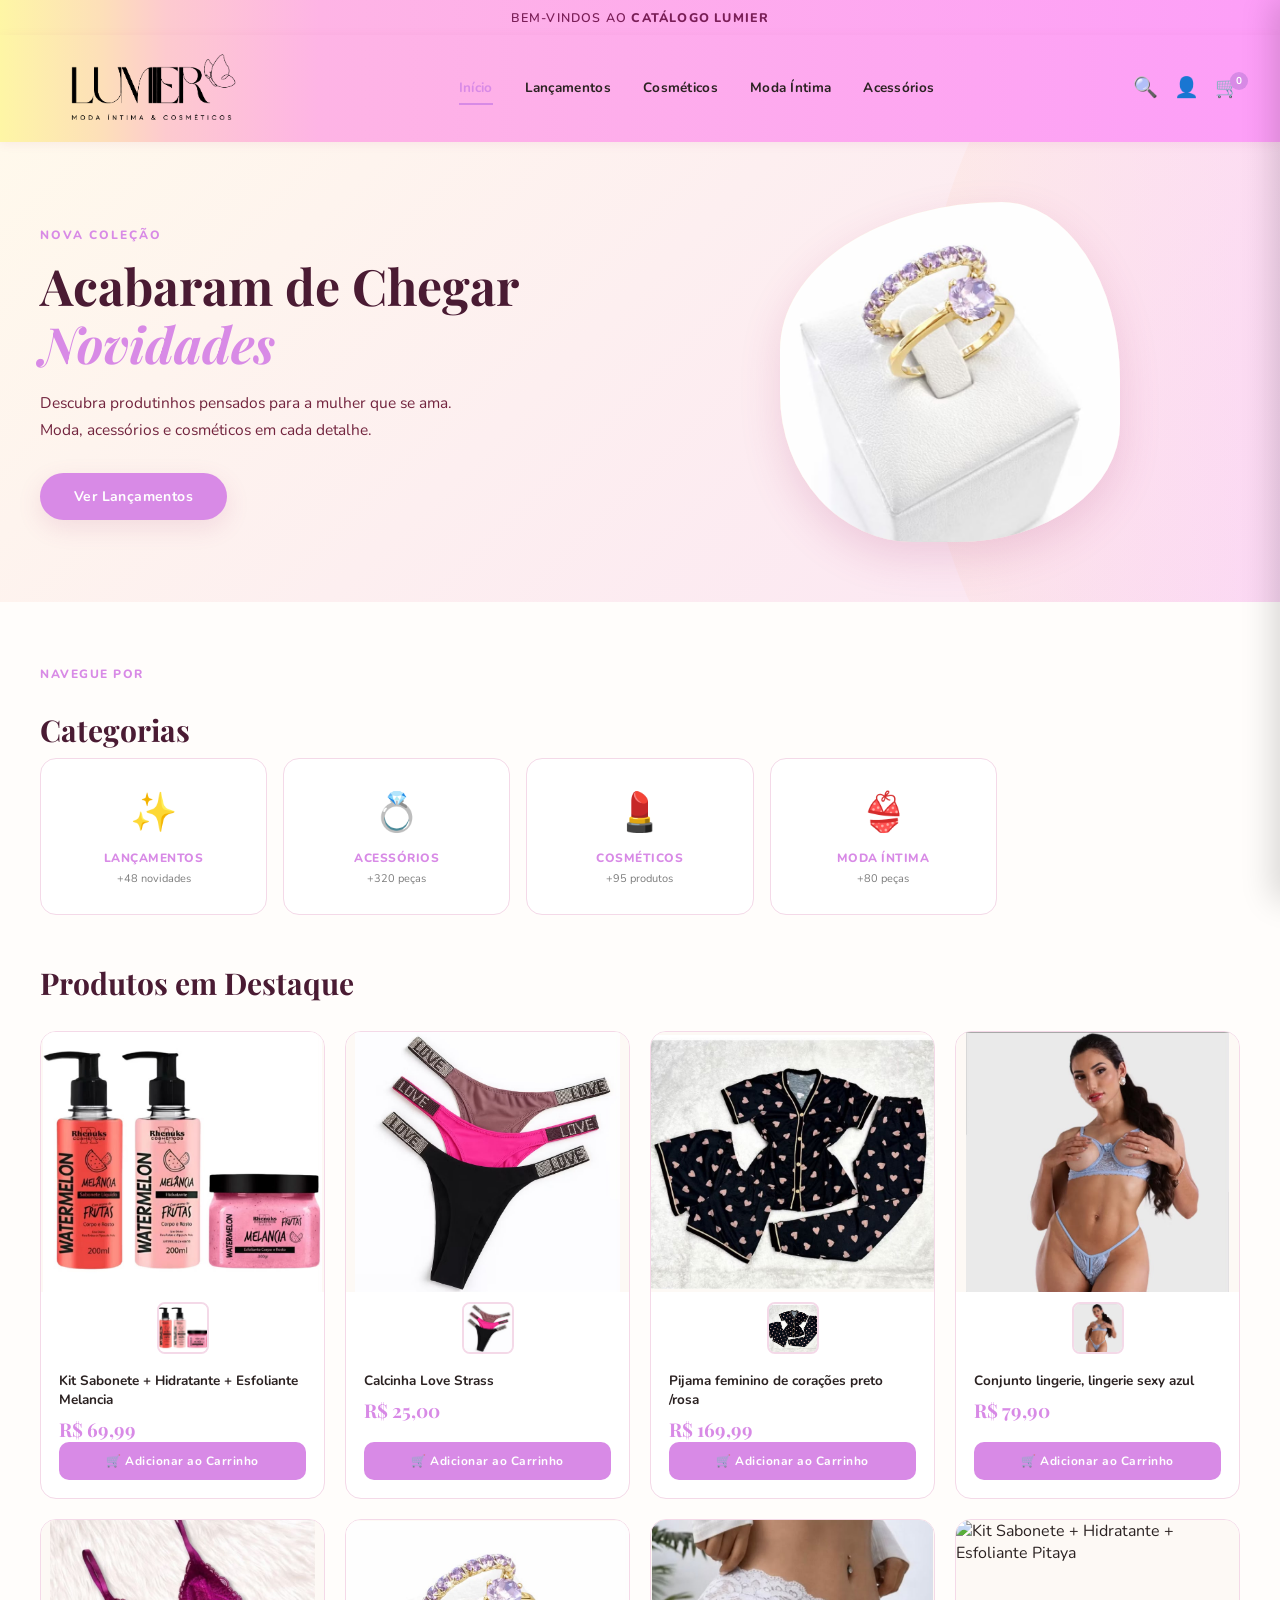
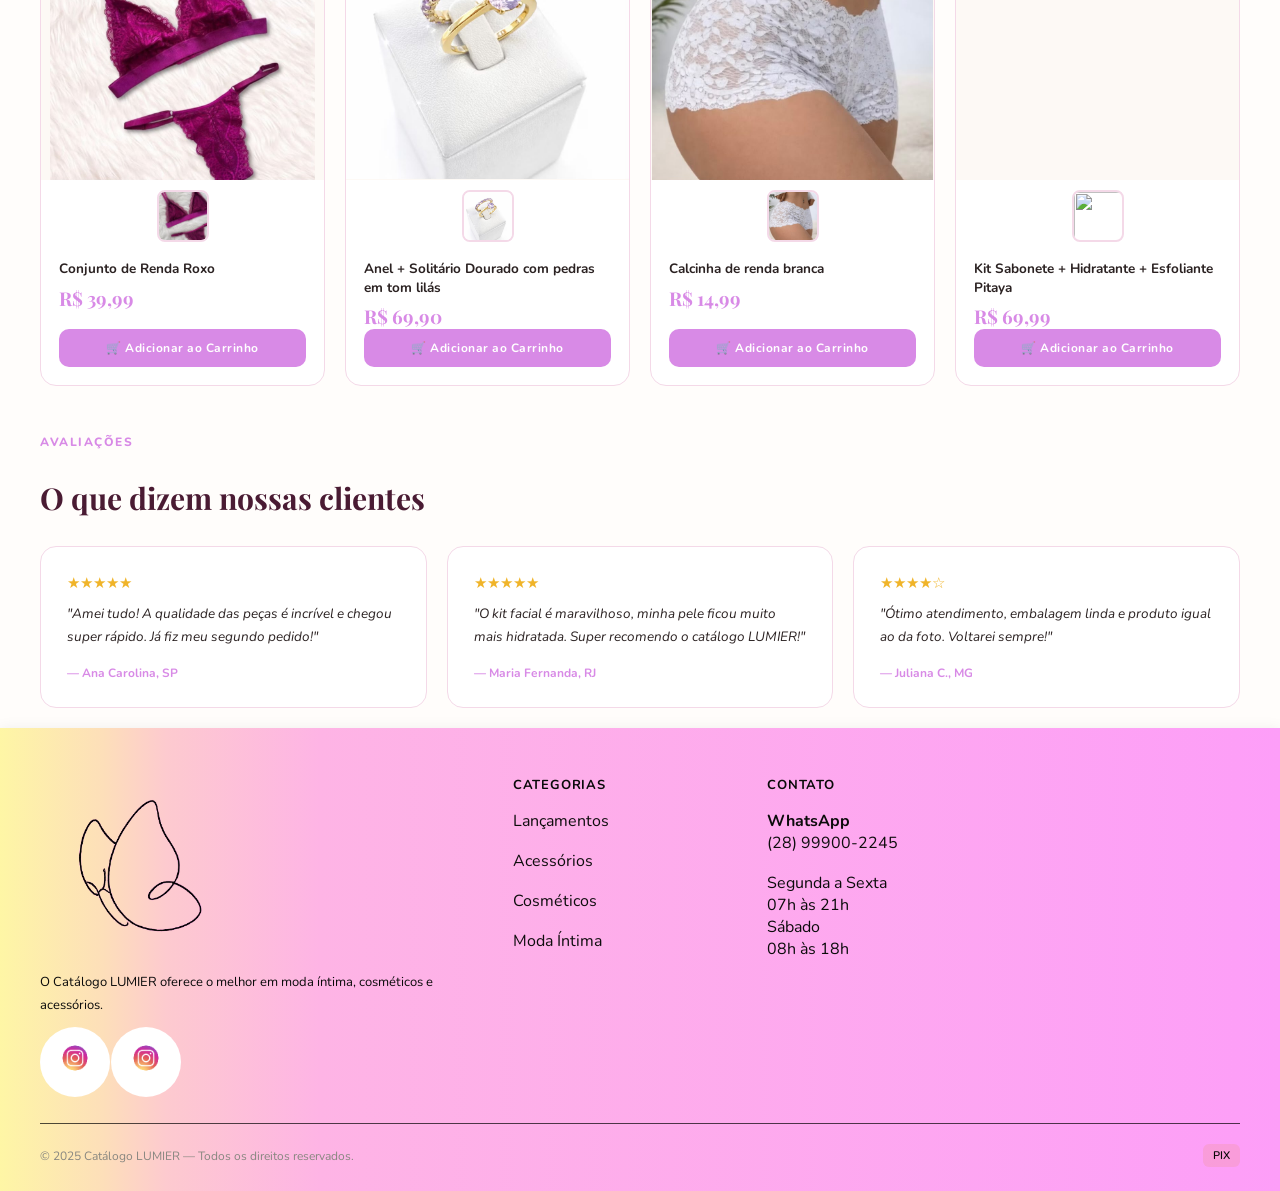
==== index.html @ f28a60e5 "" ====
<!DOCTYPE html>
<html lang="pt-BR">
<head>
  <meta charset="UTF-8">
  <meta name="viewport" content="width=device-width, initial-scale=1.0">
  <title>LUMIER — Acessórios, Moda Íntima & Cosméticos</title>
  <meta name="description" content="Catálogo LUMIER: moda íntima, cosméticos e acessórios pensados para a mulher que se ama.">
  <link rel="stylesheet" href="style.css">
</head>
<body>
  <div class="header-top"> BEM-VINDOS AO <strong>CATÁLOGO LUMIER</strong></div>
  <header>
    <div class="header-main">
      <div class="logoIMG">
        <a href="index.html">
          <img src="IMG/lumier-logo-transparente.png" alt="LUMIER — Acessórios, Moda Íntima & Cosméticos">
        </a>
      </div>

      <nav>
        <a href="index.html" class="ativo">Início</a>
        <a href="lancamentos.html">Lançamentos</a>
        <a href="cosmeticos.html">Cosméticos</a>
        <a href="modaintima.html">Moda Íntima</a>
        <a href="acessórios.html">Acessórios</a>
      </nav>

      <div class="header-icons">
        <button class="icon-btn" id="btn-search" aria-label="Buscar">🔍</button>
        <button class="icon-btn" id="btn-profile" aria-label="Minha conta">👤</button>
        <button class="icon-btn" id="btn-cart" style="position:relative" aria-label="Carrinho">🛒<span class="cart-badge" id="cart-badge">0</span></button>
      </div>
    </div>
  </header>

  <!-- HERO -->
  <div class="hero">
    <div class="hero-decoration"></div>
    <div class="hero-content">
      <div class="hero-text">
        <span class="eyebrow">Nova coleção</span>
        <h1>Acabaram de Chegar<br><em>Novidades</em></h1>
        <p>Descubra produtinhos pensados para a mulher que se ama. Moda, acessórios e cosméticos em cada detalhe.</p>
        <a class="btn-hero" href="lancamentos.html">Ver Lançamentos</a>
      </div>

      <div class="hero-image">
        <div class="hero-blob">
          <img src="IMG/anel + solitario= 69,90.jpeg" alt="Anel + Solitário Dourado com pedras em tom lilás">
        </div>
      </div>
    </div>
  </div>

  <!-- CATEGORIAS -->
  <div class="container">
    <p class="section-subtitle">Navegue por</p>
    <h2 class="section-title">Categorias</h2>
    <div class="cats-grid">
      <a href="lancamentos.html" class="cat-card">
        <span class="cat-icon">✨</span>
        <div class="cat-name">Lançamentos</div>
        <div class="cat-count">+48 novidades</div>
      </a>
      <a href="acessórios.html" class="cat-card">
        <span class="cat-icon">💍</span>
        <div class="cat-name">Acessórios</div>
        <div class="cat-count">+320 peças</div>
      </a>
      <a href="cosmeticos.html" class="cat-card">
        <span class="cat-icon">💄</span>
        <div class="cat-name">Cosméticos</div>
        <div class="cat-count">+95 produtos</div>
      </a>
   
      <a href="modaintima.html" class="cat-card">
        <span class="cat-icon">👙</span>
        <div class="cat-name">Moda Íntima</div>
        <div class="cat-count">+80 peças</div>
      </a>
    </div>


    <!-- DESTAQUES -->
    <div class="mt-section">
      <h2 class="section-title">Produtos em Destaque</h2>
      <div class="prod-grid">

        <!-- Kit Sabonete + Hidratante + Esfoliante Melancia -->
<div class="prod-card" data-categoria="Kits">
    <div class="prod-img">
        <img id="produto84" src="IMG\Kit sabonete + hidratante + esfoliante Melancia - R$69,99.jpeg" alt="Kit Sabonete + Hidratante + Esfoliante Melancia">
    </div>

    <div class="thumbs">
        <img src="IMG\Kit sabonete + hidratante + esfoliante Melancia - R$69,99.jpeg" onclick="trocarImagem('produto84',this)">
        
    </div>

    <div class="prod-info">
        <h3 class="prod-name">Kit Sabonete + Hidratante + Esfoliante Melancia</h3>
        <div class="prod-price">R$ 69,99</div>

        <a class="btn-whats"
        href="https://wa.me/5528999002245?text=Olá,%20tenho%20interesse%20no%20Kit%20Sabonete%20+%20Hidratante%20+%20Esfoliante%20Melancia"
        target="_blank">
        Comprar no WhatsApp
        </a>
    </div>
</div>

 <!-- Calcinha Love Strass -->
<div class="prod-card" data-categoria="Calcinhas">
    <div class="prod-img">
        <img id="produto50" src="IMG\Calcinha love strass - R$25,00.jpeg" alt="Calcinha Love Strass">
    </div>

    <div class="thumbs">
        <img src="IMG\Calcinha love strass - R$25,00.jpeg" onclick="trocarImagem('produto50',this)">
    </div>

    <div class="prod-info">
        <h3 class="prod-name">Calcinha Love Strass</h3>
        <div class="prod-price">R$ 25,00</div>

        <a class="btn-whats"
        href="https://wa.me/5528999002245?text=Olá,%20tenho%20interesse%20na%20Calcinha%20Love%20Strass"
        target="_blank">
        Comprar no WhatsApp
        </a>
    </div>
</div>

<!-- Pijama feminino de corações -->
<div class="prod-card" data-categoria="Pijamas">
    <div class="prod-img">
        <img id="produto55" src="IMG\Pijama feminino - R$169,99 (2).jpeg" alt="Pijama feminino de corações">
    </div>

    <div class="thumbs">
        <img src="IMG\Pijama feminino - R$169,99 (2).jpeg" onclick="trocarImagem('produto55',this)">
    </div>

    <div class="prod-info">
        <h3 class="prod-name">Pijama feminino de corações preto /rosa</h3>
        <div class="prod-price">R$ 169,99</div>

        <a class="btn-whats"
        href="https://wa.me/5528999002245?text=Olá,%20tenho%20interesse%20no%20Pijama%20feminino%20de%20corações%20preto%20/%20rosa"
        target="_blank">
        Comprar no WhatsApp
        </a>
    </div>
</div>

<!-- Conjunto renda, lingerie sexy azul -->
<div class="prod-card" data-categoria="Conjuntos">
    <div class="prod-img">
        <img id="produto43" src="IMG\Conjunto renda, lingerie sexy… por  R$79,90 (3).jpeg" alt="Conjunto lingerie,lingerie sexy azul">
    </div>

    <div class="thumbs">
        <img src="IMG\Conjunto renda, lingerie sexy… por  R$79,90 (3).jpeg" onclick="trocarImagem('produto43',this)">
    </div>

    <div class="prod-info">
        <h3 class="prod-name">Conjunto lingerie, lingerie sexy azul</h3>
        <div class="prod-price">R$ 79,90</div>

        <a class="btn-whats"
        href="https://wa.me/5528999002245?text=Olá,%20tenho%20interesse%20no%20Conjunto%20lingerie%20lingerie%20sexy%20azul"
        target="_blank">
        Comprar no WhatsApp
        </a>
    </div>
</div>

<!-- Conjunto de Renda Roxo -->
<div class="prod-card" data-categoria="Conjuntos">
    <div class="prod-img">
        <img id="produto27" src="IMG/conjunto39_8.jpeg" alt="Conjunto de Renda Roxo">
    </div>

    <div class="thumbs">
        <img src="IMG/conjunto39_11.jpeg" onclick="trocarImagem('produto27',this)">
    </div>

    <div class="prod-info">
        <h3 class="prod-name">Conjunto de Renda Roxo</h3>
        <div class="prod-price">R$ 39,99</div>

        <a class="btn-whats"
        href="https://wa.me/5528999002245?text=Olá,%20tenho%20interesse%20no%20Conjunto%20de%20Renda%20Roxo"
        target="_blank">
        Comprar no WhatsApp
        </a>
    </div>
</div>

<!-- Anel+Solitário Dourado com pedras em tom lilás-->
<div class="prod-card" data-categoria="Anel">
    <div class="prod-img">
        <img id="produto98" src="IMG\anel + solitario= 69,90.jpeg" alt="Anel">
    </div>

    <div class="thumbs">
        <img src="IMG\anel + solitario= 69,90.jpeg" onclick="trocarImagem('produto98',this)">
        
        
    </div>

    <div class="prod-info">
        <h3 class="prod-name">Anel + Solitário Dourado com pedras em tom lilás</h3>
        <div class="prod-price">R$ 69,90</div>
        <a class="btn-whats"
        href="https://wa.me/5528999002245?text=Olá,%20tenho%20interesse%20no%20anel%20+%20solitário%20dourado%20com%20pedras%20em%20tom%20lilás"
        target="_blank">
        Comprar no WhatsApp
        </a>
</div></div>

<!-- Calcinha de renda branca -->
<div class="prod-card" data-categoria="Calcinhas">
    <div class="prod-img">
        <img id="produto56" src="IMG\Calcinha de renda - R$14,99 (1).jpeg" alt="Calcinha de renda branca">
    </div>

    <div class="thumbs">
        <img src="IMG\Calcinha de renda - R$14,99 (1).jpeg" onclick="trocarImagem('produto56',this)">
    </div>

    <div class="prod-info">
        <h3 class="prod-name">Calcinha de renda branca</h3>
        <div class="prod-price">R$ 14,99</div>

        <a class="btn-whats"
        href="https://wa.me/5528999002245?text=Olá,%20tenho%20interesse%20na%20Calcinha%20de%20renda%20branca"
        target="_blank">
        Comprar no WhatsApp
        </a>
    </div>
</div>

 <!-- Kit Sabonete + Hidratante + Esfoliante Pitaya -->
<div class="prod-card" data-categoria="Kits">
    <div class="prod-img">
        <img id="produto87" src="IMG\Kit sabonete + hidratante + esfoliante Pitaya - R$69,99.jpeg" alt="Kit Sabonete + Hidratante + Esfoliante Pitaya">
    </div>

    <div class="thumbs">
        <img src="IMG\Kit sabonete + hidratante + esfoliante Pitaya - R$69,99.jpeg" onclick="trocarImagem('produto87',this)">
        
    </div>

    <div class="prod-info">
        <h3 class="prod-name">Kit Sabonete + Hidratante + Esfoliante Pitaya</h3>
        <div class="prod-price">R$ 69,99</div>

        <a class="btn-whats"
        href="https://wa.me/5528999002245?text=Olá,%20tenho%20interesse%20no%20Kit%20Sabonete%20+%20Hidratante%20+%20Esfoliante%20Pessego%20pitaya"
        target="_blank">
        Comprar no WhatsApp
        </a>
    </div>
</div>
      </div>
    </div>

    <!-- DEPOIMENTOS -->
    <div class="mt-section">
      <p class="section-subtitle">Avaliações</p>
      <h2 class="section-title">O que dizem nossas clientes</h2>
      <div class="depo-grid">
        <div class="depo-card">
          <div class="stars">★★★★★</div>
          <div class="depo-text">"Amei tudo! A qualidade das peças é incrível e chegou super rápido. Já fiz meu segundo pedido!"</div>
          <div class="depo-autor">— Ana Carolina, SP</div>
        </div>
        <div class="depo-card">
          <div class="stars">★★★★★</div>
          <div class="depo-text">"O kit facial é maravilhoso, minha pele ficou muito mais hidratada. Super recomendo o catálogo LUMIER!"</div>
          <div class="depo-autor">— Maria Fernanda, RJ</div>
        </div>
        <div class="depo-card">
          <div class="stars">★★★★☆</div>
          <div class="depo-text">"Ótimo atendimento, embalagem linda e produto igual ao da foto. Voltarei sempre!"</div>
          <div class="depo-autor">— Juliana C., MG</div>
        </div>
      </div>
    </div>
  </div>


  <!-- FOOTER -->
  <footer>
    <div class="footer-inner">
      <div class="footer-grid">

        <!-- COLUNA 1 -->
        <div class="footer-col">
          <div class="footer-IMG">
            <a href="index.html">
              <img src="IMG/logoicone.png" alt="Logo LUMIER">
            </a>
          </div>

          <p class="footer-desc">
            O Catálogo LUMIER oferece o melhor em moda íntima, cosméticos e acessórios.
          </p>

          <div class="socials">
            <div class="social-btn">
              <a href="https://www.instagram.com/lumier_oficiall/" target="_blank" aria-label="Instagram Lumier oficial">
                <img class="social-icon" src="IMG/—Pngtree—instagram social media icon design_3654775.png" alt="Instagram">
              </a>
            </div>
            <div class="social-btn">
              <a href="https://www.instagram.com/lumier_acessorioss/" target="_blank" aria-label="Instagram Lumier acessórios">
                <img class="social-icon" src="IMG/—Pngtree—instagram social media icon design_3654775.png" alt="Instagram">
              </a>
            </div>
          </div>
        </div>

        <!-- COLUNA 2 -->
        <div class="footer-col">
          <h4>Categorias</h4>
          <a href="lancamentos.html">Lançamentos</a>
          <a href="acessórios.html">Acessórios</a>
          <a href="cosmeticos.html">Cosméticos</a>
          <a href="modaintima.html">Moda Íntima</a>
        </div>

        <!-- COLUNA 3 -->
        <div class="footer-col">
          <h4>Contato</h4>
          <p>
            <strong>WhatsApp</strong><br>
            <a href="https://wa.me/5528999002245" target="_blank">(28) 99900-2245</a>
          </p>
          <p>
            Segunda a Sexta<br>07h às 21h
          </p>
          <p>
            Sábado<br>08h às 18h
          </p>
        </div>

      </div>

      <div class="footer-bottom">
        <span>© 2025 Catálogo LUMIER — Todos os direitos reservados.</span>
        <div class="pagamentos">
          <span class="pagto-badge">PIX</span>
        </div>
      </div>
    </div>
  </footer>

  <script src="script.js"></script>
</body>
</html>
---- style.css ----
/* =============================================
   CATÁLOGO LUMIER — style.css
   Moda íntima & cosméticos
   ============================================= */

@import url('https://fonts.googleapis.com/css2?family=Playfair+Display:wght@400;600;700;800&family=Nunito:wght@300;400;600;700;800&display=swap');

* {
  margin: 0;
  padding: 0;
  box-sizing: border-box;
}

:root {
  /* Fundo */
  --background: #FFFDFB;
  --branco: #FFFFFF;
  --creme: #FFFDFB;

  /* Paleta da identidade (extraída da logo) */
  --amarelo: #F9E99B;
  --pessego: #F9D9C7;
  --rosa-claro: #F7C8DA;
  --rosa: #EFA8D8;
  --rosa-dark: #D88AE6;
  --lilas: #D88AE6;
  --dourado: #F9E99B;

  /* Degradê assinatura da marca (mesmas cores da logo) */
  --gradiente-marca: linear-gradient(90deg, #FEF6A5 0%, #FDDFB9 25%, #FDCACF 50%, #FEB4E5 75%, #FD9EF8 100%);
  --gradiente-suave: linear-gradient(135deg, #FFF9EC 0%, #FDEFF0 45%, #FBE4F3 100%);

  /* Texto */
  --texto: #2B2222;
  --texto-suave: #72243E;
  --cinza: #7D7D7D;
  --cinza-claro: #F3F3F3;

  /* Bordas e sombras */
  --borda: #F4D9E8;
  --sombra-sm: 0 2px 10px rgba(178, 68, 128, .08);
  --sombra-md: 0 8px 24px rgba(178, 68, 128, .14);
  --sombra-lg: 0 16px 40px rgba(178, 68, 128, .18);

  /* Raios */
  --raio-sm: 10px;
  --raio-md: 16px;
  --raio-lg: 24px;
  --raio-pill: 30px;
}

body {
  font-family: 'Nunito', sans-serif;
  background: var(--creme);
  color: var(--texto);
  -webkit-font-smoothing: antialiased;
}

a {
  text-decoration: none;
  color: inherit;
}

img {
  max-width: 100%;
  display: block;
}

button {
  font-family: inherit;
}

::selection {
  background: var(--rosa-claro);
  color: var(--texto);
}

/* =============================================
   TOPO DE AVISO
   ============================================= */
.header-top {
    background:linear-gradient(90deg,#FEF6A5 0%,#FDDFB9 8%,#FDCACF 13%,#FEB4E5 25%,#FD9EF8 100%);
    box-shadow:0 2px 15px rgba(0,0,0,.08);
  color: #7A1E57;
  text-align: center;
  padding: 9px;
  font-size: 12.5px;
  font-weight: 600;
  letter-spacing: 1.2px;
}

.header-top strong {
  font-weight: 800;
}

/* =============================================
   HEADER
   ============================================= */
header {
  background:linear-gradient(90deg,#FEF6A5 0%,#FDDFB9 8%,#FDCACF 13%,#FEB4E5 25%,#FD9EF8 100%);
  box-shadow: var(--sombra-sm);
  position: sticky;
  top: 0;
  z-index: 100;
}

.header-main {
  display: flex;
  align-items: center;
  justify-content: space-between;
  gap: 32px;
  padding: 10px 40px;
  max-width: 1280px;
  margin: 0 auto;
}

.logoIMG {
  display: flex;
  align-items: center;
  flex-shrink: 0;
}

.logoIMG img {
  width: 100%;
  max-width: 220px;
  height: auto;
  object-fit: contain;
}

nav {
  display: flex;
  gap: 32px;
  align-items: center;
  flex: 1;
  justify-content: center;
}

nav a {
  font-size: 13.5px;
  font-weight: 700;
  color: var(--texto);
  letter-spacing: .3px;
  padding: 6px 0;
  border-bottom: 2px solid transparent;
  transition: color .2s, border-color .2s;
}

nav a:hover,
nav a.ativo {
  color: var(--rosa-dark);
  border-bottom-color: var(--rosa-dark);
}

.header-icons {
  display: flex;
  gap: 16px;
  align-items: center;
  flex-shrink: 0;
}

.icon-btn {
  background: none;
  border: none;
  cursor: pointer;
  font-size: 20px;
  color: var(--texto);
  transition: color .2s, transform .2s;
  position: relative;
  line-height: 1;
}

.icon-btn:hover {
  color: var(--rosa-dark);
  transform: translateY(-1px);
}

.cart-badge {
  position: absolute;
  top: -6px;
  right: -8px;
  background: var(--rosa-dark);
  color: #fff;
  font-size: 10px;
  width: 18px;
  height: 18px;
  border-radius: 50%;
  display: flex;
  align-items: center;
  justify-content: center;
  font-weight: 700;
}

.cart-badge.pulso {
  animation: cartPulso .35s ease;
}

@keyframes cartPulso {
  0% { transform: scale(1); }
  40% { transform: scale(1.4); }
  100% { transform: scale(1); }
}

/* =============================================
   BUSCA (header)
   ============================================= */
.search-bar {
  max-width: 1280px;
  margin: 0 auto;
  padding: 0 40px;
  max-height: 0;
  overflow: hidden;
  transition: max-height .25s ease, padding .25s ease;
}

.search-bar.ativo {
  max-height: 70px;
  padding: 0 40px 16px;
}

.search-bar input {
  width: 100%;
  padding: 12px 18px;
  border-radius: var(--raio-pill);
  border: 1.5px solid var(--borda);
  font-size: 14px;
  font-family: 'Nunito', sans-serif;
  outline: none;
  background: var(--branco);
  color: var(--texto);
  transition: border-color .2s;
}

.search-bar input:focus {
  border-color: var(--rosa);
}

.prod-card.escondido {
  display: none !important;
}

.sem-resultados {
  grid-column: 1 / -1;
  text-align: center;
  color: var(--cinza);
  font-size: 14px;
  padding: 40px 0;
}

/* =============================================
   MENU DE PERFIL
   ============================================= */
.profile-dropdown {
  position: absolute;
  top: calc(100% + 10px);
  right: 0;
  background: #fff;
  border: 1.5px solid var(--borda);
  border-radius: 12px;
  box-shadow: var(--sombra-md);
  min-width: 190px;
  padding: 8px;
  z-index: 200;
  display: none;
  flex-direction: column;
  gap: 2px;
}

.profile-dropdown.ativo {
  display: flex;
}

.profile-dropdown a,
.profile-dropdown button {
  display: block;
  width: 100%;
  text-align: left;
  background: none;
  border: none;
  padding: 10px 12px;
  border-radius: 8px;
  font-size: 13px;
  font-weight: 600;
  color: var(--texto);
  cursor: pointer;
  transition: background .15s;
}

.profile-dropdown a:hover,
.profile-dropdown button:hover {
  background: var(--rosa-claro);
  color: var(--rosa-dark);
}

.profile-dropdown hr {
  border: none;
  border-top: 1px solid var(--borda);
  margin: 4px 0;
}

/* =============================================
   HERO BANNER
   ============================================= */
.hero {
  position: relative;
  background: var(--gradiente-suave);
  min-height: 460px;
  display: flex;
  align-items: center;
  overflow: hidden;
}

.hero-decoration {
  position: absolute;
  right: 0;
  top: 0;
  width: 40%;
  height: 100%;
  background: var(--gradiente-marca);
  opacity: .18;
  clip-path: ellipse(70% 100% at 100% 50%);
  pointer-events: none;
}

.hero-content {
  position: relative;
  max-width: 1280px;
  margin: 0 auto;
  padding: 60px 40px;
  display: grid;
  grid-template-columns: 1fr 1fr;
  gap: 40px;
  align-items: center;
  width: 100%;
}

.hero-text .eyebrow {
  display: inline-block;
  font-size: 12px;
  font-weight: 800;
  letter-spacing: 2px;
  text-transform: uppercase;
  color: var(--rosa-dark);
  margin-bottom: 14px;
}

.hero-text h1 {
  font-family: 'Playfair Display', serif;
  font-size: 50px;
  font-weight: 700;
  color: #4A1B33;
  line-height: 1.15;
  margin-bottom: 18px;
}

.hero-text h1 em {
  color: var(--rosa-dark);
  font-style: italic;
}

.hero-text p {
  font-size: 15.5px;
  color: var(--texto-suave);
  line-height: 1.7;
  margin-bottom: 30px;
  max-width: 440px;
}

.btn-hero {
  display: inline-block;
  background: var(--rosa-dark);
  color: #fff;
  padding: 14px 34px;
  border-radius: var(--raio-pill);
  font-size: 14px;
  font-weight: 700;
  letter-spacing: .4px;
  box-shadow: var(--sombra-md);
  transition: transform .2s, box-shadow .2s, background .2s;
  cursor: pointer;
}

.btn-hero:hover {
  background: #C46FD1;
  transform: translateY(-2px);
  box-shadow: var(--sombra-lg);
}

.btn-hero-outline {
  display: inline-block;
  border: 2px solid var(--rosa-dark);
  color: var(--rosa-dark);
  padding: 12px 28px;
  border-radius: var(--raio-pill);
  font-size: 14px;
  font-weight: 700;
  margin-left: 12px;
  transition: all .2s;
  cursor: pointer;
}

.btn-hero-outline:hover {
  background: var(--rosa-dark);
  color: #fff;
}

.hero-image {
  position: relative;
  display: flex;
  justify-content: center;
  align-items: center;
}

.hero-blob {
  position: relative;
  width: 340px;
  height: 340px;
  background: linear-gradient(135deg, #FDEFCB, #FBD8E8);
  border-radius: 75% 40% 55% 45% / 50% 60% 40% 50%;
  display: flex;
  align-items: center;
  justify-content: center;
  overflow: hidden;
  box-shadow: var(--sombra-lg);
}

.hero-blob img {
  width: 100%;
  height: 100%;
  object-fit: cover;
  display: block;
}

/* =============================================
   LAYOUT GERAL
   ============================================= */
.container {
  max-width: 1280px;
  margin: 0 auto;
  padding: 64px 40px 0;
}

.section-title {
  font-family: 'Playfair Display', serif;
  font-size: 30px;
  font-weight: 700;
  color: #4A1B33;
  margin-bottom: 8px;
}

.section-subtitle {
  font-size: 12px;
  color: var(--rosa-dark);
  margin-bottom: 28px;
  font-weight: 800;
  letter-spacing: 1.5px;
  text-transform: uppercase;
}

.mt-section {
  margin-top: 48px;
}

/* =============================================
   CATEGORIAS
   ============================================= */
.cats-grid {
  display: grid;
  grid-template-columns: repeat(5, 1fr);
  gap: 16px;
}

.cat-card {
  background: var(--branco);
  border-radius: var(--raio-md);
  text-align: center;
  padding: 28px 12px;
  border: 1.5px solid var(--borda);
  transition: all .25s;
  cursor: pointer;
}

.cat-card:hover {
  border-color: var(--rosa);
  transform: translateY(-4px);
  box-shadow: var(--sombra-md);
}

.cat-icon {
  font-size: 38px;
  margin-bottom: 12px;
  display: block;
}

.cat-name {
  font-size: 12px;
  font-weight: 800;
  color: var(--rosa-dark);
  letter-spacing: .5px;
  text-transform: uppercase;
}

.cat-count {
  font-size: 11px;
  color: var(--cinza);
  margin-top: 5px;
}

/* =============================================
   BANNERS SECUNDÁRIOS
   ============================================= */
.banners-row {
  display: grid;
  grid-template-columns: 1fr 1fr;
  gap: 16px;
  margin-top: 36px;
}

.mini-banner {
  border-radius: var(--raio-md);
  padding: 32px 28px;
  display: flex;
  flex-direction: column;
  justify-content: flex-end;
  min-height: 180px;
  cursor: pointer;
  position: relative;
  overflow: hidden;
  transition: transform .25s, box-shadow .25s;
}

.mini-banner:hover {
  transform: scale(1.015);
  box-shadow: var(--sombra-lg);
}

.mini-banner.rosa {
  background: linear-gradient(135deg, #F4C0D1, #D4527E);
}

.mini-banner.dourado {
  background: linear-gradient(135deg, #FAC775, #C8975C);
}

.mini-banner h3 {
  font-family: 'Playfair Display', serif;
  font-size: 21px;
  color: #fff;
  margin-bottom: 6px;
}

.mini-banner p {
  font-size: 13px;
  color: rgba(255, 255, 255, .9);
  margin-bottom: 14px;
}

.mini-banner-btn {
  background: rgba(255, 255, 255, .22);
  color: #fff;
  border: 1.5px solid rgba(255, 255, 255, .6);
  padding: 8px 18px;
  border-radius: var(--raio-pill);
  font-size: 12px;
  font-weight: 700;
  display: inline-block;
  cursor: pointer;
  transition: background .2s;
  width: fit-content;
}

.mini-banner-btn:hover {
  background: rgba(255, 255, 255, .45);
}

.mini-banner-deco {
  position: absolute;
  right: -20px;
  top: -20px;
  width: 130px;
  height: 130px;
  background: rgba(255, 255, 255, .12);
  border-radius: 50%;
}

.mini-banner-deco2 {
  position: absolute;
  right: 40px;
  bottom: -30px;
  width: 80px;
  height: 80px;
  background: rgba(255, 255, 255, .08);
  border-radius: 50%;
}

/* =============================================
   BARRA DE FILTROS + ORDENAÇÃO
   ============================================= */
.filtros-bar {
  display: flex;
  flex-wrap: wrap;
  align-items: center;
  gap: 10px;
  padding-bottom: 20px;
  border-bottom: 1.5px solid var(--borda);
}

.filtro-btn {
  background: var(--branco);
  border: 1.5px solid var(--borda);
  color: var(--texto);
  padding: 9px 20px;
  border-radius: var(--raio-pill);
  font-size: 13px;
  font-weight: 700;
  cursor: pointer;
  transition: all .2s;
}

.filtro-btn:hover {
  border-color: var(--rosa);
  color: var(--rosa-dark);
}

.filtro-btn.ativo {
  background: var(--rosa-dark);
  border-color: var(--rosa-dark);
  color: #fff;
}

.ordenar {
  margin-left: auto;
  font-size: 13px;
  color: var(--cinza);
  font-weight: 600;
  display: flex;
  align-items: center;
  gap: 8px;
}

.ordenar select {
  padding: 8px 14px;
  border-radius: var(--raio-pill);
  border: 1.5px solid var(--borda);
  font-size: 13px;
  color: var(--texto);
  background: var(--branco);
  cursor: pointer;
  outline: none;
}

.ordenar select:hover {
  border-color: var(--rosa);
}

/* =============================================
   CARDS DE PRODUTO
   ============================================= */
.prod-grid {
  display: grid;
  grid-template-columns: repeat(4, 1fr);
  gap: 20px;
  margin-top: 28px;
}

.prod-card {
  background: #fff;
  border-radius: var(--raio-md);
  overflow: hidden;
  border: 1.5px solid var(--borda);
  transition: all .25s;
  cursor: pointer;
  position: relative;
  display: flex;
  flex-direction: column;
  height: 100%;
}

.prod-card:hover {
  transform: translateY(-5px);
  box-shadow: var(--sombra-lg);
  border-color: var(--rosa);
}

.prod-badge {
  position: absolute;
  top: 12px;
  left: 12px;
  background: var(--rosa);
  color: #fff;
  font-size: 10px;
  font-weight: 700;
  padding: 4px 10px;
  border-radius: var(--raio-pill);
  text-transform: uppercase;
  letter-spacing: .5px;
  z-index: 1;
}

.prod-badge.novo {
  background: var(--dourado);
  color: #7A5B00;
}

.prod-badge.oferta {
  background: #A32D2D;
}

.prod-wishlist {
  position: absolute;
  top: 12px;
  right: 12px;
  background: #fff;
  border: 1.5px solid var(--borda);
  border-radius: 50%;
  width: 32px;
  height: 32px;
  display: flex;
  align-items: center;
  justify-content: center;
  cursor: pointer;
  font-size: 15px;
  z-index: 1;
  transition: all .2s;
}

.prod-wishlist:hover {
  border-color: var(--rosa);
}

.prod-img {
  width: 100%;
  height: 260px;
  overflow: hidden;
  flex-shrink: 0;
  position: relative;
  background: #FDF9F5;
}

.prod-img img {
  width: 100%;
  height: 100%;
  object-fit: contain;
}

/* MINIATURAS */
.thumbs {
  display: flex;
  justify-content: center;
  gap: 8px;
  margin-top: 10px;
}

.thumbs img {
  width: 52px;
  height: 52px;
  object-fit: cover;
  border: 2px solid var(--borda);
  border-radius: 8px;
  cursor: pointer;
  transition: .2s;
}

.thumbs img:hover {
  border-color: var(--rosa-dark);
}

.prod-info {
  padding: 18px;
  display: flex;
  flex-direction: column;
  flex: 1;
}

.prod-name {
  font-size: 13.5px;
  font-weight: 700;
  color: var(--texto);
  margin-bottom: 6px;
  line-height: 1.4;
}

.prod-desc {
  font-size: 11px;
  color: var(--cinza);
  margin-bottom: 12px;
  line-height: 1.5;
}

.prod-price-row {
  display: flex;
  align-items: center;
  gap: 8px;
  margin-bottom: 6px;
}

.prod-price {
  font-size: 19px;
  font-weight: 700;
  color: var(--rosa-dark);
  font-family: 'Playfair Display', serif;
}

.prod-old {
  font-size: 12px;
  color: var(--cinza);
  text-decoration: line-through;
}

.prod-parcela {
  font-size: 11px;
  color: var(--cinza);
  margin-bottom: 12px;
}

.btn-add {
  width: 100%;
  background: var(--rosa-dark);
  color: #fff;
  border: none;
  padding: 11px;
  border-radius: var(--raio-sm);
  font-size: 12px;
  font-weight: 700;
  cursor: pointer;
  letter-spacing: .5px;
  transition: all .2s;
  margin-top: auto;
}

.btn-add:hover {
  background: #C46FD1;
}

/* BOTÃO WHATSAPP */
.btn-whats {
  display: inline-block;
  background: linear-gradient(135deg, #25D366, #1EBE5D);
  color: #fff;
  padding: 10px 18px;
  margin-top: 10px;
  border-radius: var(--raio-sm);
  text-decoration: none;
  font-weight: 700;
  font-size: 13.5px;
  text-align: center;
  width: 100%;
  transition: transform .2s, box-shadow .2s;
}

.btn-whats:hover {
  transform: translateY(-2px);
  box-shadow: 0 8px 18px rgba(37, 211, 102, .35);
}

.produto-indisponivel {
  background: #F3F4F6;
  color: #6B7280;
  border: 1px solid #D1D5DB;
  padding: 12px;
  border-radius: var(--raio-sm);
  text-align: center;
  font-weight: 600;
  margin-top: 12px;
}

/* CARROSSEL DE IMAGENS DO PRODUTO */
.carousel-track {
  display: flex;
  transition: transform .4s ease;
  height: 100%;
}

.carousel-track img {
  min-width: 100%;
  width: 100%;
  height: 100%;
  object-fit: cover;
  flex-shrink: 0;
}

.car-prev, .car-next {
  position: absolute;
  top: 50%;
  transform: translateY(-50%);
  background: rgba(255, 255, 255, .85);
  border: none;
  border-radius: 50%;
  width: 28px;
  height: 28px;
  font-size: 1.1rem;
  cursor: pointer;
  z-index: 2;
  opacity: 0;
  transition: opacity .2s;
  display: flex;
  align-items: center;
  justify-content: center;
  line-height: 1;
}

.prod-img:hover .car-prev,
.prod-img:hover .car-next {
  opacity: 1;
}

.car-prev { left: 6px; }
.car-next { right: 6px; }

.car-dots {
  position: absolute;
  bottom: 6px;
  left: 50%;
  transform: translateX(-50%);
  display: flex;
  gap: 5px;
}

.dot {
  width: 6px;
  height: 6px;
  border-radius: 50%;
  background: rgba(255, 255, 255, .6);
  cursor: pointer;
  transition: background .2s;
}

.dot.ativo {
  background: #fff;
}

/* =============================================
   DEPOIMENTOS
   ============================================= */
.depo-grid {
  display: grid;
  grid-template-columns: repeat(3, 1fr);
  gap: 20px;
  margin-top: 28px;
}

.depo-card {
  background: var(--branco);
  border-radius: var(--raio-md);
  padding: 26px;
  border: 1.5px solid var(--borda);
  transition: box-shadow .25s;
}

.depo-card:hover {
  box-shadow: var(--sombra-sm);
}

.stars {
  color: #F0B429;
  font-size: 15px;
  margin-bottom: 10px;
}

.depo-text {
  font-size: 13.5px;
  color: var(--texto);
  line-height: 1.7;
  margin-bottom: 16px;
  font-style: italic;
}

.depo-autor {
  font-size: 12px;
  font-weight: 700;
  color: var(--rosa-dark);
}

/* =============================================
   NEWSLETTER
   ============================================= */
.newsletter-wrap {
  max-width: 1280px;
  margin: 64px auto 0;
  padding: 0 40px;
}

.newsletter {
  background: var(--gradiente-marca);
  border-radius: var(--raio-lg);
  padding: 52px;
  text-align: center;
  color: #6E1F4E;
}

.newsletter h2 {
  font-family: 'Playfair Display', serif;
  font-size: 28px;
  margin-bottom: 10px;
}

.newsletter p {
  font-size: 14px;
  opacity: .85;
  margin-bottom: 28px;
}

.nl-form {
  display: flex;
  gap: 10px;
  max-width: 440px;
  margin: 0 auto;
}

.nl-form input {
  flex: 1;
  padding: 14px 20px;
  border-radius: var(--raio-pill);
  border: none;
  font-size: 14px;
  outline: none;
}

.nl-form button {
  background: #fff;
  color: var(--rosa-dark);
  border: none;
  padding: 14px 26px;
  border-radius: var(--raio-pill);
  font-size: 13px;
  font-weight: 800;
  cursor: pointer;
  white-space: nowrap;
  transition: all .2s;
}

.nl-form button:hover {
  background: #6E1F4E;
  color: #fff;
}

/* =============================================
   FOOTER
   ============================================= */
footer {
   background:linear-gradient(90deg,#FEF6A5 0%,#FDDFB9 8%,#FDCACF 13%,#FEB4E5 25%,#FD9EF8 100%);
    box-shadow:0 2px 15px rgba(0,0,0,.08);
  color: #0b0b0b;
  padding: 48px 40px 24px;
  margin-top: 20px;
}

.footer-inner {
  max-width: 1200px;
  margin: 0 auto;
}

.footer-grid {
  display: grid;
  grid-template-columns: 2fr 1fr 1fr 1fr;
  gap: 36px;
  margin-bottom: 26px;
}

.footer-IMG {
  overflow: visible;
  height: auto;
}

.footer-IMG img {
  width: 100%;
  max-width: 200px;
  height: auto;
  object-fit: contain;
  display: block;
}

.footer-logo span {
  color: var(--dourado);
}

.footer-desc {
  font-size: 13px;
  line-height: 1.8;
  color: #0a0a0a;
}

.footer-col h4 {
  color: #090909;
  font-size: 13px;
  font-weight: 700;
  margin-bottom: 16px;
  text-transform: uppercase;
  letter-spacing: .8px;
}

.footer-col a {
  display: block;
  font-size: 16px;
  color: #0e0d0d;
  margin-bottom: 18px;
  transition: color .2s;
}

.footer-col a:hover {
  color: #0f0d0b;
}

.socials {
  display: flex;
  gap: 1px;
  margin-top: 10px;
}

.social-icon {
  width: 70px;
  height: 50px;
  margin-top: 10px;
  object-fit: contain;
  display: block;
}

.social-btn a {
  display: flex;
  align-items: center;
  justify-content: center;
  width: 100%;
  height:100%;
}

.social-btn {
  width: 70px;
  height: 70px;
  border-radius: 50%;
  display: flex;
  align-items: center;
  justify-content: center;
  font-size: 18px;
  background: #fff;
}

.social-btn:hover {
  background: var(--rosa);
}

.footer-bottom {
  border-top: 1px solid rgba(1, 1, 1, 0.696);
  padding-top: 20px;
  display: flex;
  justify-content: space-between;
  align-items: center;
  font-size: 12px;
  color: #888780;
  flex-wrap: wrap;
  gap: 12px;
}

.pagamentos {
  display: flex;
  gap: 8px;
  align-items: center;
  flex-wrap: wrap;
}

.pagto-badge {
  background: rgba(221, 133, 10, 0.12);
  color: #070707;
  font-size: 11px;
  padding: 4px 10px;
  border-radius: 6px;
  font-weight: 600;
}

/* =============================================
   CARRINHO (gaveta lateral)
   ============================================= */
.cart-overlay {
  position: fixed;
  inset: 0;
  background: rgba(44, 44, 42, .45);
  z-index: 300;
  opacity: 0;
  pointer-events: none;
  transition: opacity .25s;
}

.cart-overlay.ativo {
  opacity: 1;
  pointer-events: auto;
}

.cart-drawer {
  position: fixed;
  top: 0;
  right: 0;
  width: 380px;
  max-width: 92vw;
  height: 100%;
  background: var(--branco);
  z-index: 301;
  transform: translateX(100%);
  transition: transform .3s ease;
  display: flex;
  flex-direction: column;
  box-shadow: -8px 0 30px rgba(0, 0, 0, .15);
}

.cart-drawer.ativo {
  transform: translateX(0);
}

.cart-drawer-header {
  padding: 20px 22px;
  border-bottom: 2px solid var(--borda);
  display: flex;
  align-items: center;
  justify-content: space-between;
}

.cart-drawer-header h3 {
  font-family: 'Playfair Display', serif;
  color: var(--rosa-dark);
  font-size: 20px;
}

.cart-close {
  background: none;
  border: none;
  font-size: 22px;
  cursor: pointer;
  color: var(--texto);
  line-height: 1;
}

.cart-close:hover {
  color: var(--rosa);
}

.cart-drawer-body {
  flex: 1;
  overflow-y: auto;
  padding: 16px 22px;
}

.cart-empty {
  text-align: center;
  color: var(--cinza);
  font-size: 14px;
  margin-top: 60px;
}

.cart-item {
  display: flex;
  gap: 12px;
  padding: 14px 0;
  border-bottom: 1px solid var(--borda);
}

.cart-item img {
  width: 64px;
  height: 64px;
  object-fit: contain;
  border-radius: 10px;
  background: #fff;
  border: 1.5px solid var(--borda);
  flex-shrink: 0;
}

.cart-item-info {
  flex: 1;
  display: flex;
  flex-direction: column;
  justify-content: center;
  gap: 6px;
}

.cart-item-name {
  font-size: 13px;
  font-weight: 700;
  color: var(--texto);
  line-height: 1.3;
}

.cart-item-price {
  font-size: 13px;
  color: var(--rosa-dark);
  font-weight: 700;
}

.cart-item-qty {
  display: flex;
  align-items: center;
  gap: 8px;
}

.cart-qty-btn {
  width: 22px;
  height: 22px;
  border-radius: 50%;
  border: 1.5px solid var(--borda);
  background: #fff;
  cursor: pointer;
  font-size: 13px;
  line-height: 1;
  display: flex;
  align-items: center;
  justify-content: center;
}

.cart-qty-btn:hover {
  border-color: var(--rosa);
}

.cart-item-remove {
  background: none;
  border: none;
  color: var(--cinza);
  font-size: 12px;
  cursor: pointer;
  text-decoration: underline;
  align-self: flex-start;
}

.cart-item-remove:hover {
  color: #A32D2D;
}

.cart-drawer-footer {
  padding: 18px 22px 22px;
  border-top: 2px solid var(--borda);
}

.cart-total-row {
  display: flex;
  justify-content: space-between;
  font-size: 15px;
  font-weight: 700;
  color: var(--rosa-dark);
  margin-bottom: 14px;
}

.cart-checkout-btn {
  display: block;
  width: 100%;
  text-align: center;
  background: #1EBE5D;
  color: #fff;
  padding: 13px;
  border-radius: var(--raio-sm);
  font-weight: 700;
  font-size: 14px;
  text-decoration: none;
  transition: background .2s;
}

.cart-checkout-btn:hover {
  background: #17A34D;
}

/* =============================================
   RESPONSIVO GERAL
   ============================================= */
@media (max-width: 1024px) {
  .cats-grid {
    grid-template-columns: repeat(3, 1fr);
  }
  .prod-grid {
    grid-template-columns: repeat(3, 1fr);
  }
  .footer-grid {
    grid-template-columns: 1fr 1fr;
  }
}

@media (max-width: 768px) {
  .header-main {
    flex-wrap: wrap;
    padding: 12px 20px;
    gap: 10px;
  }

  nav {
    order: 3;
    width: 100%;
    flex-wrap: wrap;
    gap: 12px;
    justify-content: center;
  }

  .hero-content {
    grid-template-columns: 1fr;
    padding: 40px 20px;
    text-align: center;
  }

  .hero-text p {
    margin-left: auto;
    margin-right: auto;
  }

  .hero-text h1 {
    font-size: 34px;
  }

  .hero-image {
    order: -1;
  }

  .hero-blob {
    width: 220px;
    height: 220px;
  }

  .container {
    padding: 40px 20px 0;
  }

  .cats-grid {
    grid-template-columns: repeat(2, 1fr);
  }

  .banners-row {
    grid-template-columns: 1fr;
  }

  .prod-grid {
    grid-template-columns: repeat(2, 1fr);
    gap: 12px;
  }

  .depo-grid {
    grid-template-columns: 1fr;
  }

  .newsletter {
    padding: 36px 22px;
  }

  .nl-form {
    flex-direction: column;
  }

  .footer-grid {
    grid-template-columns: 1fr;
    gap: 28px;
  }

  .footer-bottom {
    flex-direction: column;
    text-align: center;
  }

  .cart-drawer {
    width: 100%;
  }
}

@media (max-width: 480px) {
  .hero-text h1 {
    font-size: 28px;
  }

  .cats-grid {
    grid-template-columns: repeat(2, 1fr);
    gap: 10px;
  }

  .prod-grid {
    grid-template-columns: 1fr;
  }

  .section-title {
    font-size: 22px;
  }

  .btn-hero,
  .btn-hero-outline {
    display: block;
    width: 100%;
    margin: 8px 0 0;
    text-align: center;
  }
}
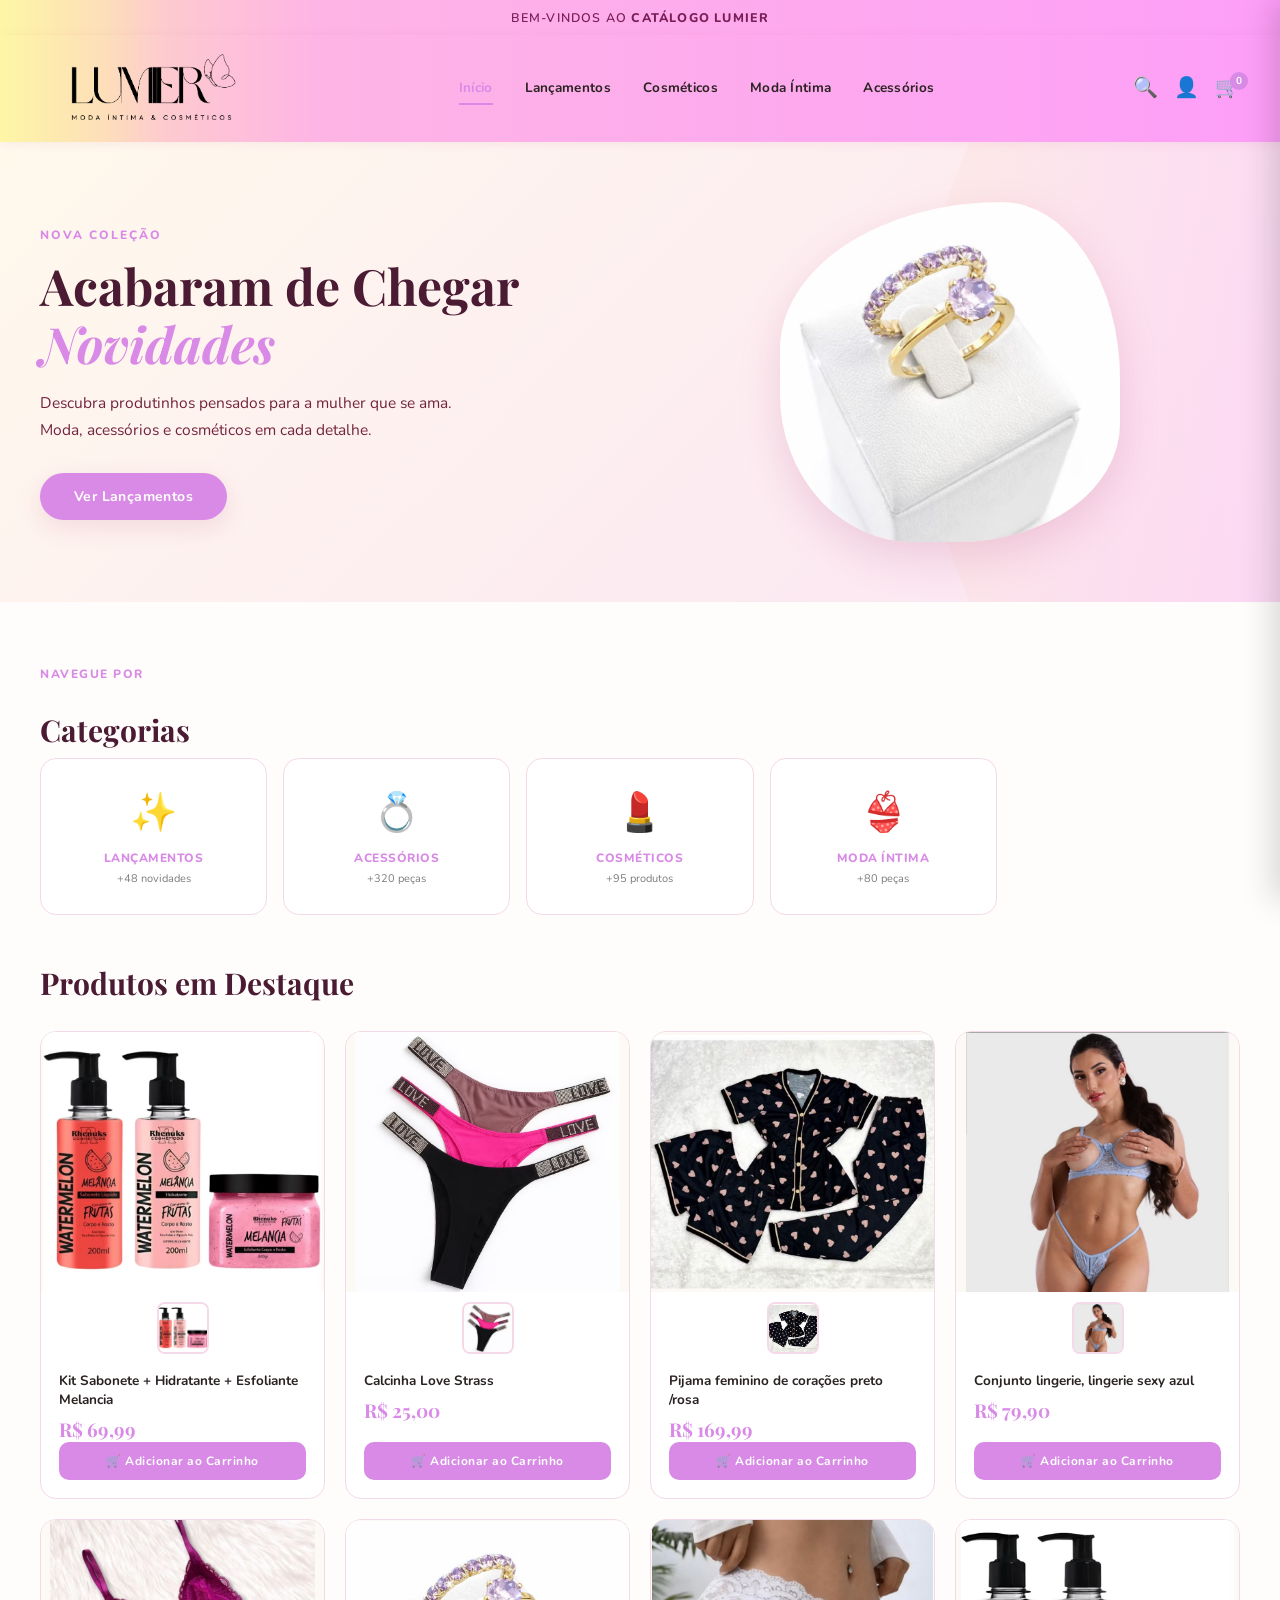
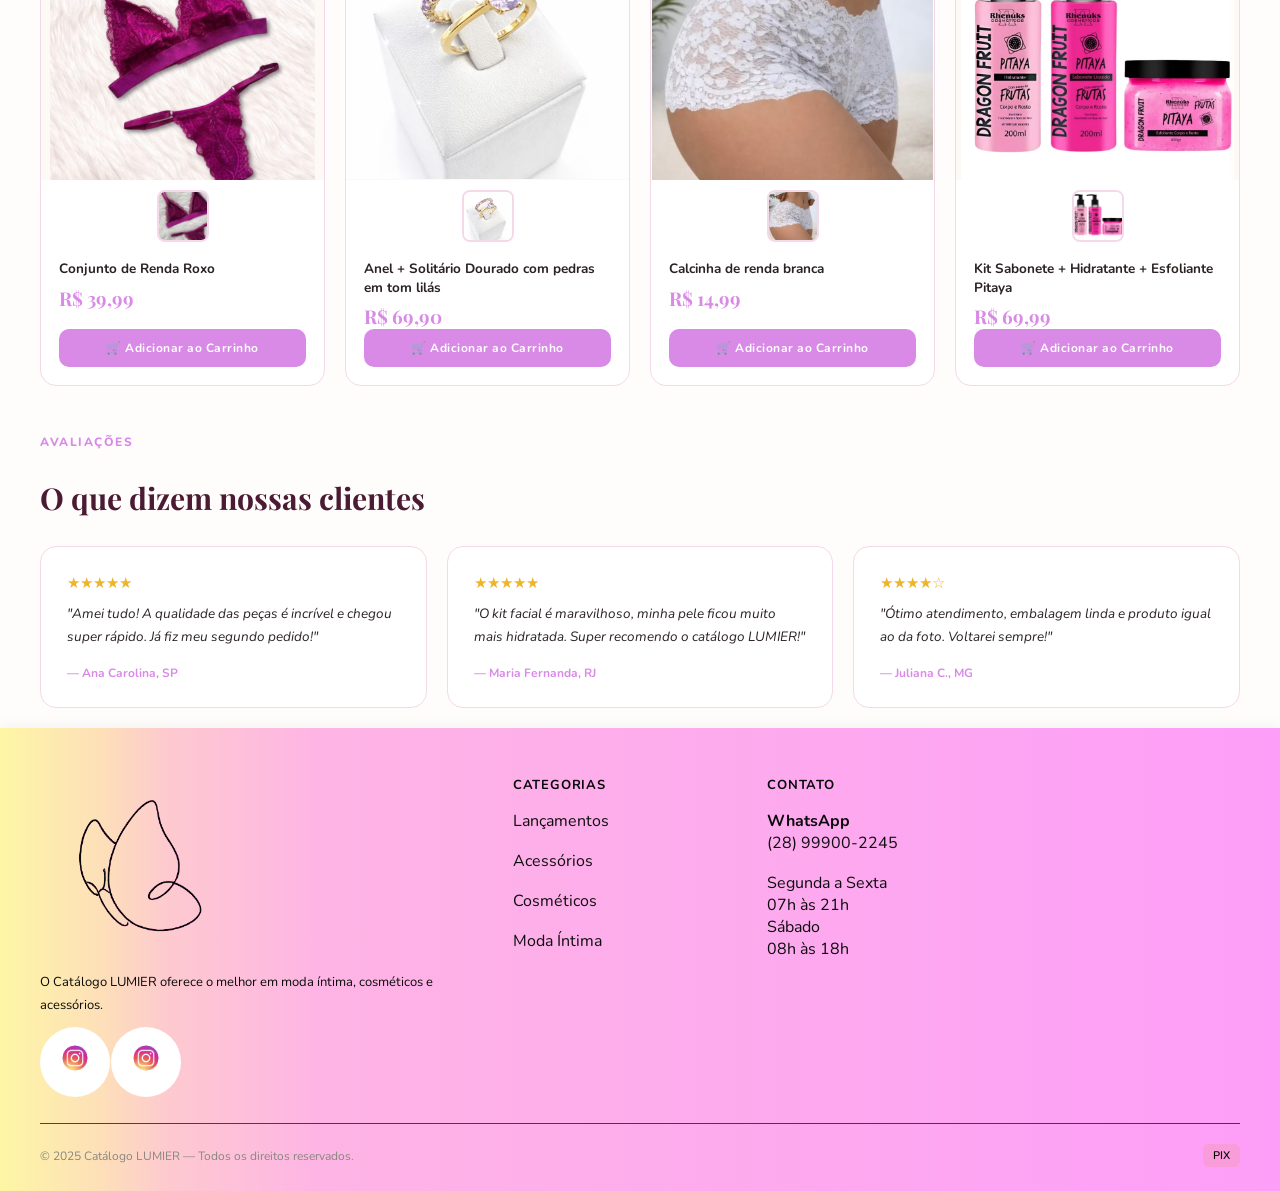
==== commit 65bec105: "Fix image filename case sensitivity in index.html" ====
--- a/index.html
+++ b/index.html
@@ -89,11 +89,11 @@
         <!-- Kit Sabonete + Hidratante + Esfoliante Melancia -->
 <div class="prod-card" data-categoria="Kits">
     <div class="prod-img">
-        <img id="produto84" src="IMG\Kit sabonete + hidratante + esfoliante Melancia - R$69,99.jpeg" alt="Kit Sabonete + Hidratante + Esfoliante Melancia">
-    </div>
-
-    <div class="thumbs">
-        <img src="IMG\Kit sabonete + hidratante + esfoliante Melancia - R$69,99.jpeg" onclick="trocarImagem('produto84',this)">
+        <img id="produto84" src="IMG/Kit sabonete + hidratante + esfoliante Melancia - R$69,99.jpeg" alt="Kit Sabonete + Hidratante + Esfoliante Melancia">
+    </div>
+
+    <div class="thumbs">
+        <img src="IMG/Kit sabonete + hidratante + esfoliante Melancia - R$69,99.jpeg" onclick="trocarImagem('produto84',this)">
         
     </div>
 
@@ -244,11 +244,11 @@
  <!-- Kit Sabonete + Hidratante + Esfoliante Pitaya -->
 <div class="prod-card" data-categoria="Kits">
     <div class="prod-img">
-        <img id="produto87" src="IMG\Kit sabonete + hidratante + esfoliante Pitaya - R$69,99.jpeg" alt="Kit Sabonete + Hidratante + Esfoliante Pitaya">
-    </div>
-
-    <div class="thumbs">
-        <img src="IMG\Kit sabonete + hidratante + esfoliante Pitaya - R$69,99.jpeg" onclick="trocarImagem('produto87',this)">
+        <img id="produto115" src="IMG/Kit sabonete + hidratante + esfoliante pitaya - R$69,99.jpeg" alt="Kit Sabonete + Hidratante + Esfoliante Pitaya">
+    </div>
+
+    <div class="thumbs">
+        <img src="IMG/Kit sabonete + hidratante + esfoliante pitaya - R$69,99.jpeg" onclick="trocarImagem('produto115',this)">
         
     </div>
 
@@ -257,7 +257,7 @@
         <div class="prod-price">R$ 69,99</div>
 
         <a class="btn-whats"
-        href="https://wa.me/5528999002245?text=Olá,%20tenho%20interesse%20no%20Kit%20Sabonete%20+%20Hidratante%20+%20Esfoliante%20Pessego%20pitaya"
+        href="https://wa.me/5528999002245?text=Olá,%20tenho%20interesse%20no%20Kit%20Sabonete%20+%20Hidratante%20+%20Esfoliante%20pitaya"
         target="_blank">
         Comprar no WhatsApp
         </a>
